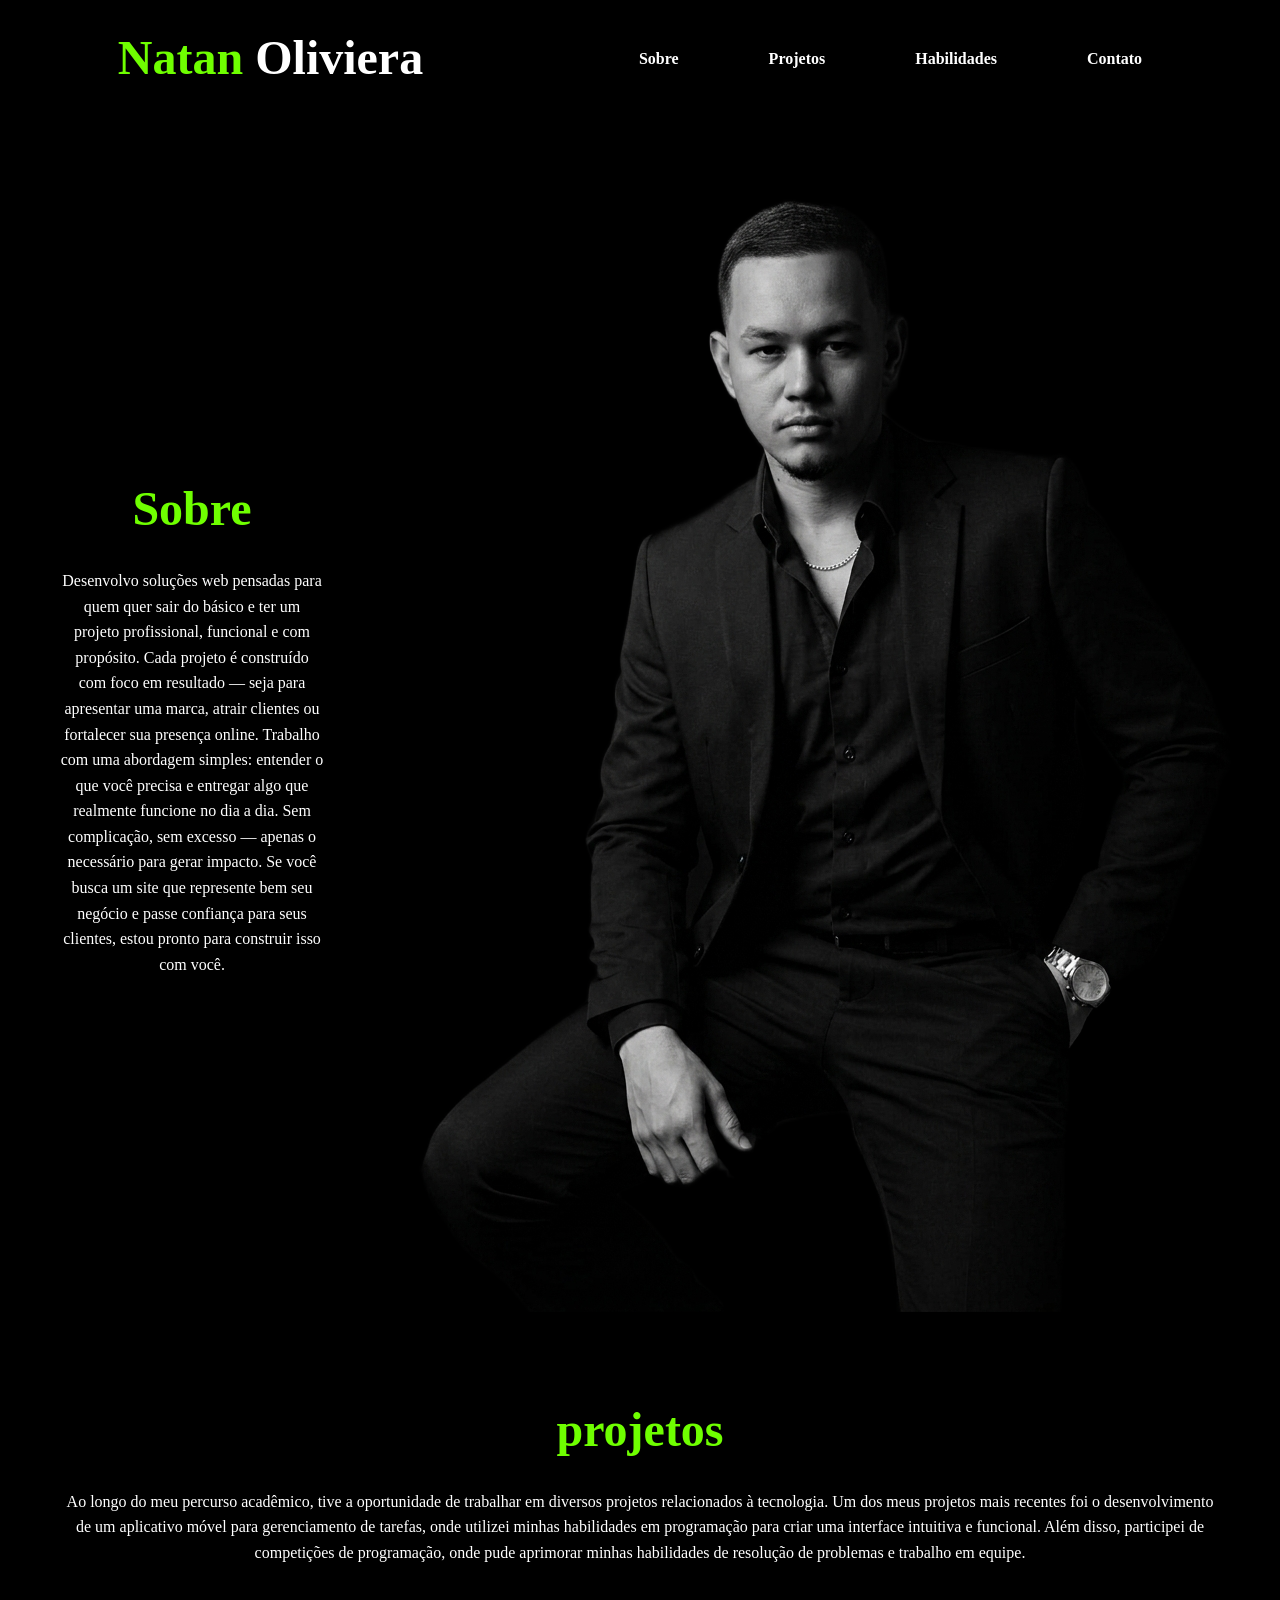
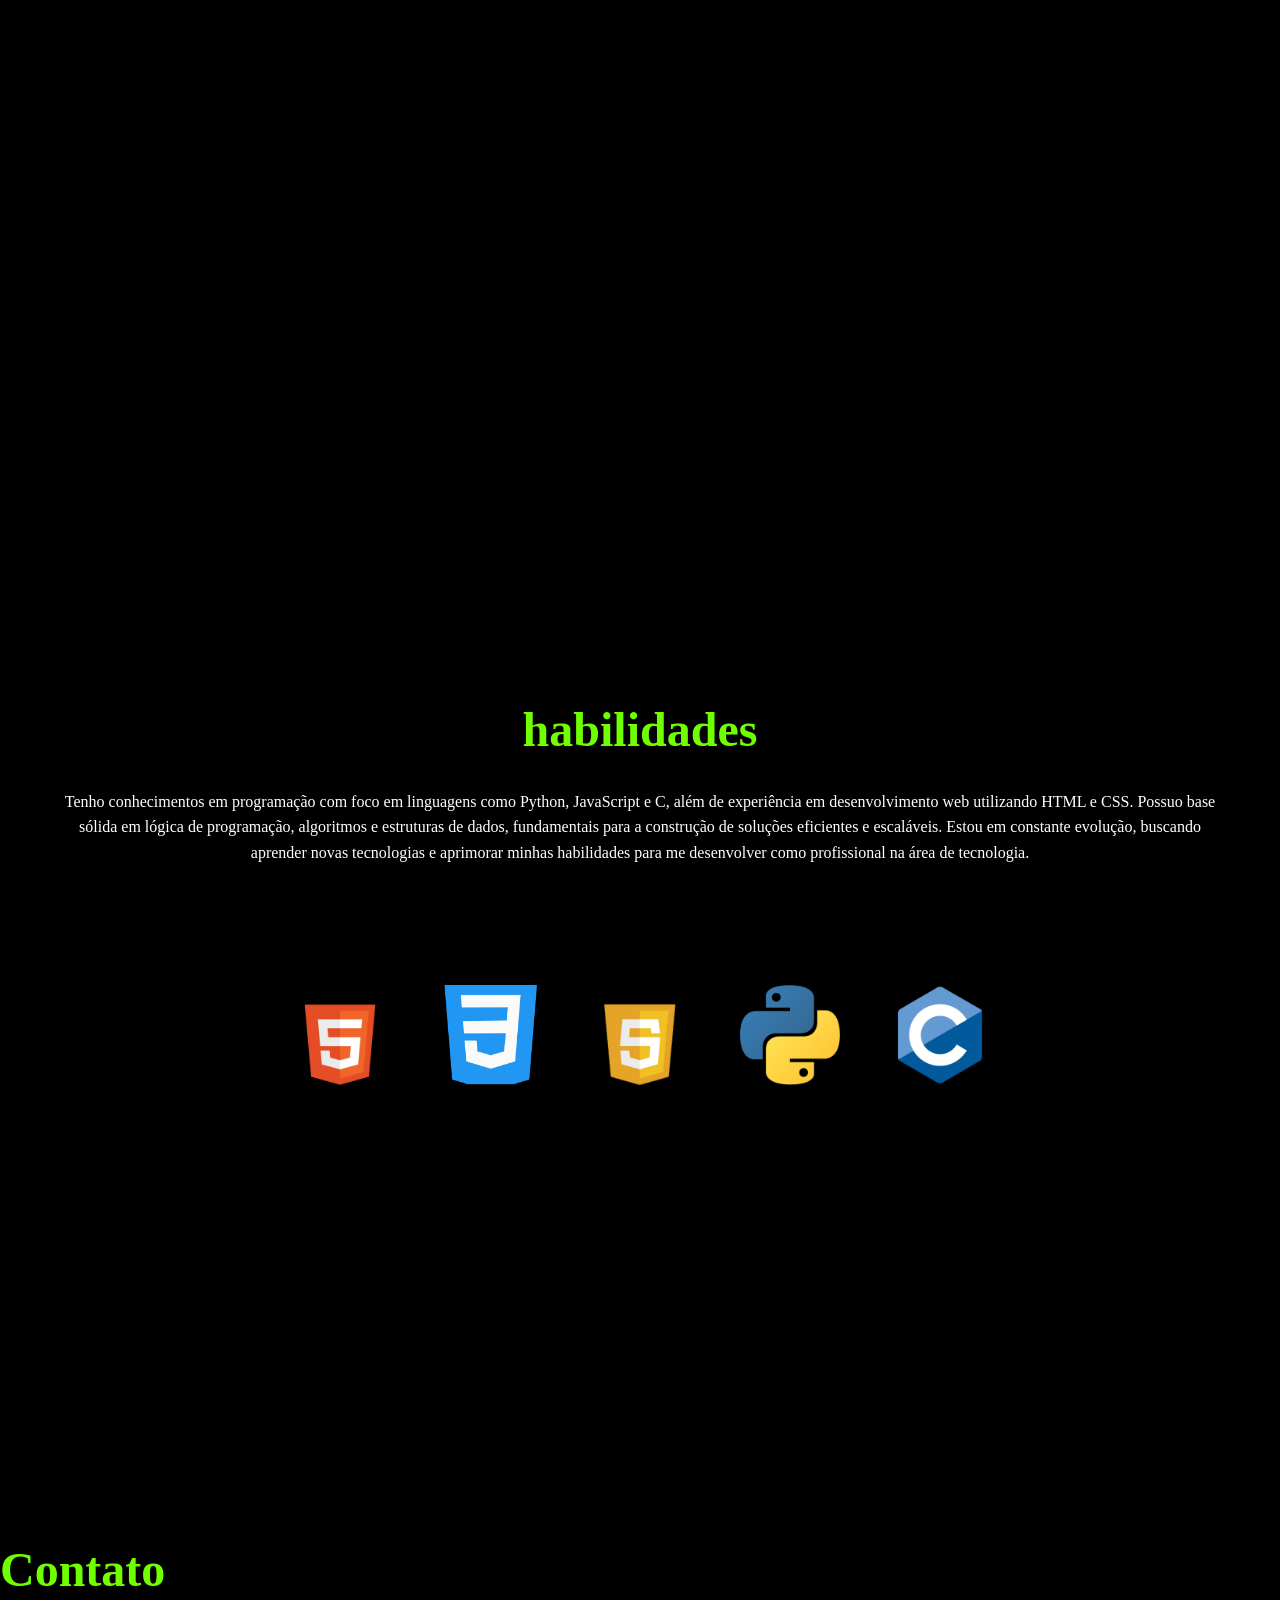
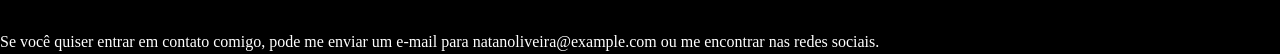
==== portifolio/index.html @ 548ed42f "portifólio atualizando portifólio" ====
<!DOCTYPE html>
<html lang="pt-BR">
<head>
    <meta charset="UTF-8">
    <meta name="viewport" content="width=device-width, initial-scale=1.0">
    <link rel="stylesheet" href="style.css">
    <title>Document</title>
</head>
<body>
    <header>
        <h1>Natan <span>Oliviera</span></h1>
        
        <nav>
            <ul>
                <li><a href="#sobre">Sobre</a></li>
                <li><a href="#projetos">Projetos</a></li>
                <li><a href="#habilidades">Habilidades</a></li>
                <li><a href="#contato">Contato</a></li>
            </ul>
        </nav>
    </header>

    <main>
       
       
       
       
        <div class="conteiner">
            <div id="sobre" class="sobre">
                <h2>Sobre</h2>
                <p>Desenvolvo soluções web pensadas para quem quer sair do básico e ter um projeto profissional, funcional e com propósito. Cada projeto é construído com foco em resultado — seja para apresentar uma marca, atrair clientes ou fortalecer sua presença online.
                 Trabalho com uma abordagem simples: entender o que você precisa e entregar algo que realmente funcione no dia a dia. Sem complicação, sem excesso — apenas o necessário para gerar impacto.
                 Se você busca um site que represente bem seu negócio e passe confiança para seus clientes, estou pronto para construir isso com você.</p>
            </div>
      
            <div class="foto">
                <img src="imgs/perfil (1).png" alt="Foto de perfil">
            </div>

        </div class="conteiner">
            <div id="projetos" class="projetos" style="height: 100vh;">
            <h2>projetos</h2>
             <p>Ao longo do meu percurso acadêmico, tive a oportunidade de trabalhar em diversos projetos relacionados à tecnologia. Um dos meus projetos mais recentes foi o desenvolvimento de um aplicativo móvel para gerenciamento de tarefas, onde utilizei minhas habilidades em programação para criar uma interface intuitiva e funcional. Além disso, participei de competições de programação, onde pude aprimorar minhas habilidades de resolução de problemas e trabalho em equipe.</p>
           
            </div>

        <div id="habilidades" class="habilidades" style="height: 100vh;"> 
            <h2>habilidades</h2>
             <p>Tenho conhecimentos em programação com foco em linguagens como Python, JavaScript e C, além de experiência em desenvolvimento web utilizando HTML e CSS. Possuo base sólida em lógica de programação, algoritmos e estruturas de dados, fundamentais para a construção de soluções eficientes e escaláveis.

Estou em constante evolução, buscando aprender novas tecnologias e aprimorar minhas habilidades para me desenvolver como profissional na área de tecnologia.</p>
             
             <div class="logos">
                <img src="imgs/logos/html.webp" alt="Logo HTML">
                <img src="imgs/logos/css.png" alt="Logo CSS">
                <img src="imgs/logos/javas.png" alt="Logo JavaScript">
                <img src="imgs/logos/python.webp" alt="Logo Python">
                <img src="imgs/logos/c.webp" alt="Logo c">
            </div>

        </div>
        
    </main>

    <footer>
        <h2 id="contato">Contato</h2>
         <p>Se você quiser entrar em contato comigo, pode me enviar um e-mail para natanoliveira@example.com ou me encontrar nas redes sociais.</p>
    </footer>
</body>
</html>
---- portifolio/style.css ----
@import url(global.css);
@import url(nav.css);


.conteiner {
    display: flex;
    align-items: center;
    justify-content: space-between;
}

.sobre {
    width: 50%;
    padding: 20px;
}

 h2{
    font-size: 3rem;
    margin-bottom: 20px;
    color: rgb(111, 255, 0);
}

.foto {
    width: 896px;
    height: 1195px;
    display: block;
    margin: 0 auto 20px;
}

.projetos, .habilidades, .sobre {
   
    padding: 60px;
    text-align: center;
}

.logos {
    padding: 100px;
    display: flex;
    justify-content: center;
    gap: 50px;
    margin-top: 20px;
}
.logos img {
    width: 100px;
    height: 100px;
}
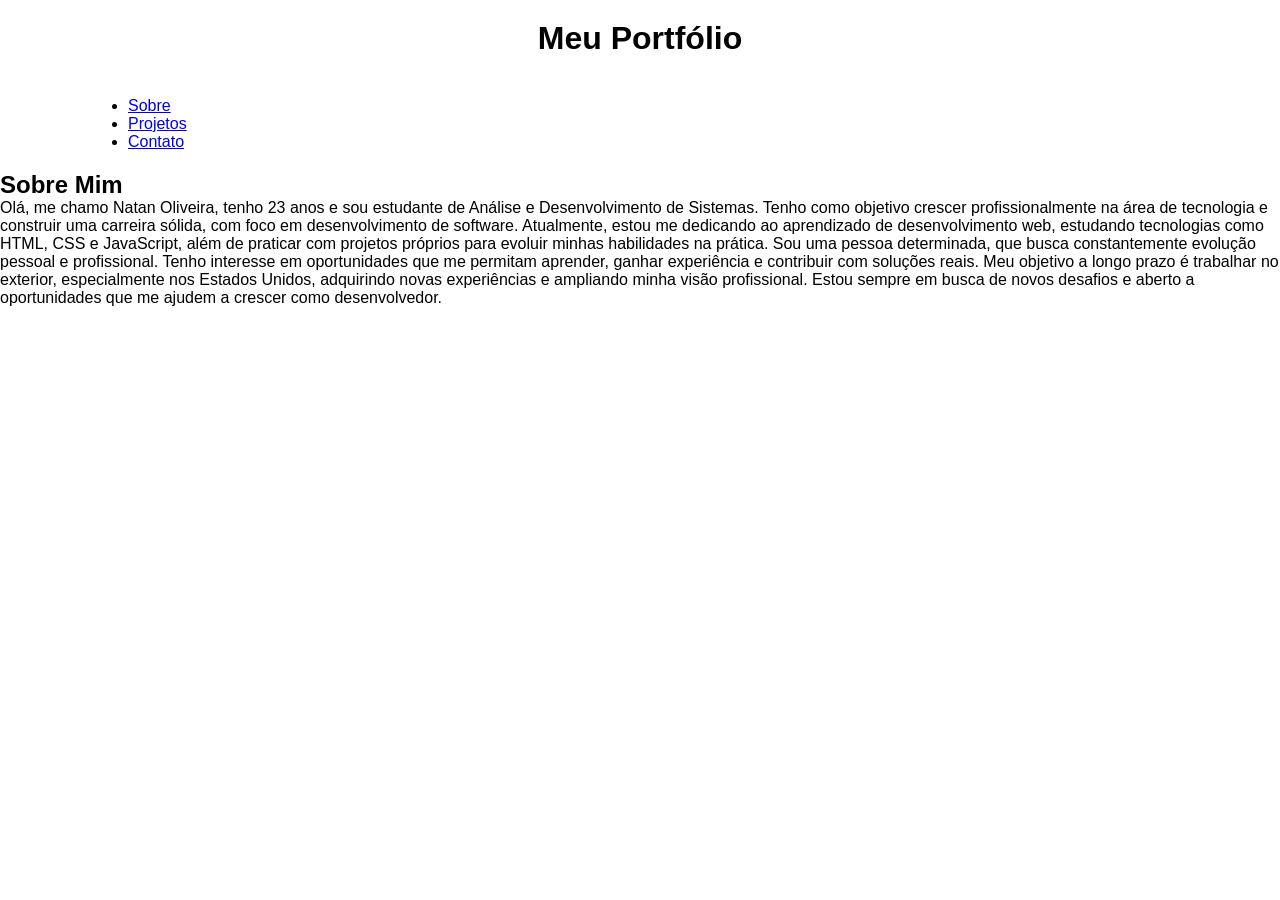
==== commit 79de9bea: "att" ====
--- a/portifolio/index.html
+++ b/portifolio/index.html
@@ -1,70 +1,36 @@
 <!DOCTYPE html>
-<html lang="pt-BR">
+<html lang="pt_BR">
 <head>
     <meta charset="UTF-8">
+    <link rel="stylesheet" href="style.css">
     <meta name="viewport" content="width=device-width, initial-scale=1.0">
-    <link rel="stylesheet" href="style.css">
     <title>Document</title>
 </head>
 <body>
     <header>
-        <h1>Natan <span>Oliviera</span></h1>
-        
-        <nav>
-            <ul>
-                <li><a href="#sobre">Sobre</a></li>
-                <li><a href="#projetos">Projetos</a></li>
-                <li><a href="#habilidades">Habilidades</a></li>
-                <li><a href="#contato">Contato</a></li>
-            </ul>
-        </nav>
+        <h1 class="titulo">Meu Portfólio</h1>
+    <nav class="navbar">
+        <ul>
+            <li><a href="#sobre">Sobre</a></li>
+            <li><a href="#projetos">Projetos</a></li>
+            <li><a href="#contato">Contato</a></li>
+        </ul>
+    </nav>
     </header>
+    <main>
+        <section>
+            <h2>Sobre Mim</h2>
+            <p>Olá, me chamo Natan Oliveira, tenho 23 anos e sou estudante de Análise e Desenvolvimento de Sistemas. Tenho como objetivo crescer profissionalmente na área de tecnologia e construir uma carreira sólida, com foco em desenvolvimento de software.
 
-    <main>
-       
-       
-       
-       
-        <div class="conteiner">
-            <div id="sobre" class="sobre">
-                <h2>Sobre</h2>
-                <p>Desenvolvo soluções web pensadas para quem quer sair do básico e ter um projeto profissional, funcional e com propósito. Cada projeto é construído com foco em resultado — seja para apresentar uma marca, atrair clientes ou fortalecer sua presença online.
-                 Trabalho com uma abordagem simples: entender o que você precisa e entregar algo que realmente funcione no dia a dia. Sem complicação, sem excesso — apenas o necessário para gerar impacto.
-                 Se você busca um site que represente bem seu negócio e passe confiança para seus clientes, estou pronto para construir isso com você.</p>
-            </div>
-      
-            <div class="foto">
-                <img src="imgs/perfil (1).png" alt="Foto de perfil">
-            </div>
+Atualmente, estou me dedicando ao aprendizado de desenvolvimento web, estudando tecnologias como HTML, CSS e JavaScript, além de praticar com projetos próprios para evoluir minhas habilidades na prática.
 
-        </div class="conteiner">
-            <div id="projetos" class="projetos" style="height: 100vh;">
-            <h2>projetos</h2>
-             <p>Ao longo do meu percurso acadêmico, tive a oportunidade de trabalhar em diversos projetos relacionados à tecnologia. Um dos meus projetos mais recentes foi o desenvolvimento de um aplicativo móvel para gerenciamento de tarefas, onde utilizei minhas habilidades em programação para criar uma interface intuitiva e funcional. Além disso, participei de competições de programação, onde pude aprimorar minhas habilidades de resolução de problemas e trabalho em equipe.</p>
-           
-            </div>
+Sou uma pessoa determinada, que busca constantemente evolução pessoal e profissional. Tenho interesse em oportunidades que me permitam aprender, ganhar experiência e contribuir com soluções reais.
 
-        <div id="habilidades" class="habilidades" style="height: 100vh;"> 
-            <h2>habilidades</h2>
-             <p>Tenho conhecimentos em programação com foco em linguagens como Python, JavaScript e C, além de experiência em desenvolvimento web utilizando HTML e CSS. Possuo base sólida em lógica de programação, algoritmos e estruturas de dados, fundamentais para a construção de soluções eficientes e escaláveis.
+Meu objetivo a longo prazo é trabalhar no exterior, especialmente nos Estados Unidos, adquirindo novas experiências e ampliando minha visão profissional.
 
-Estou em constante evolução, buscando aprender novas tecnologias e aprimorar minhas habilidades para me desenvolver como profissional na área de tecnologia.</p>
-             
-             <div class="logos">
-                <img src="imgs/logos/html.webp" alt="Logo HTML">
-                <img src="imgs/logos/css.png" alt="Logo CSS">
-                <img src="imgs/logos/javas.png" alt="Logo JavaScript">
-                <img src="imgs/logos/python.webp" alt="Logo Python">
-                <img src="imgs/logos/c.webp" alt="Logo c">
-            </div>
-
-        </div>
-        
+Estou sempre em busca de novos desafios e aberto a oportunidades que me ajudem a crescer como desenvolvedor.
+</p>
+        </section>
     </main>
-
-    <footer>
-        <h2 id="contato">Contato</h2>
-         <p>Se você quiser entrar em contato comigo, pode me enviar um e-mail para natanoliveira@example.com ou me encontrar nas redes sociais.</p>
-    </footer>
 </body>
 </html>
--- a/portifolio/style.css
+++ b/portifolio/style.css
@@ -1,45 +1,121 @@
-@import url(global.css);
-@import url(nav.css);
+*{
+    margin: 0;
+    padding: 0;
+    box-sizing: border-box;
+}
+body{
+    font-family: 'Poppins', sans-serif;
+    background: #fff;
+}
 
+.titulo{
+    text-align: center;
+    margin: 20px 0;
+}
+.navbar{
+    display: flex;
+    align-items: center;
+    justify-content:space-between ;
+    padding: 20px 10%;
+    background: #fff;
+}
+.navbar .logo{
+    font-size: 30px;
+    font-weight: 600;
+    color: #333;
+}
 
-.conteiner {
+.navbar .menu{
+    display: flex;
+    align-items: center;
+}
+.navbar .menu li{
+    list-style: none;
+    margin-left: 20px;
+}
+.navbar .menu li a{
+    text-decoration: none;
+    color: #333;
+    font-size: 18px;
+    font-weight: 500;
+    transition: 0.3s;
+}
+.navbar .menu li a:hover{
+    color: #007bff;
+}
+.banner{
     display: flex;
     align-items: center;
     justify-content: space-between;
+    padding: 50px 10%;
 }
-
-.sobre {
-    width: 50%;
-    padding: 20px;
+.banner .content{
+    max-width: 500px;
 }
-
- h2{
-    font-size: 3rem;
+.banner .content h1{
+    font-size: 40px;
+    font-weight: 600;
+    color: #333;
     margin-bottom: 20px;
-    color: rgb(111, 255, 0);
 }
-
-.foto {
-    width: 896px;
-    height: 1195px;
-    display: block;
-    margin: 0 auto 20px;
+.banner .content p{
+    font-size: 18px;
+    color: #555;
+    margin-bottom: 30px;
 }
-
-.projetos, .habilidades, .sobre {
-   
-    padding: 60px;
-    text-align: center;
+.banner .content a{
+    text-decoration: none;
+    color: #fff;
+    background: #007bff;
+    padding: 10px 20px;
+    border-radius: 5px;
+    font-size: 18px;
+    font-weight: 500;
+    transition: 0.3s;
 }
-
-.logos {
-    padding: 100px;
+.banner .content a:hover{
+    background: #0056b3;
+}
+.banner .image img{
+    width: 400px;
+    border-radius: 10px;
+}
+.section{
+    padding: 50px 10%;
+}
+.section h2{
+    font-size: 30px;
+    font-weight: 600;
+    color: #333;
+    margin-bottom: 30px;
+}
+.section .card{
     display: flex;
-    justify-content: center;
-    gap: 50px;
-    margin-top: 20px;
+    align-items: center;
+    margin-bottom: 20px;
 }
-.logos img {
+.section .card img{
     width: 100px;
     height: 100px;
+    border-radius: 50%;
+    margin-right: 20px;
 }
+.section .card .info{
+    max-width: 400px;
+}
+.section .card .info h3{
+    font-size: 20px;
+    font-weight: 500;
+    color: #333;
+    margin-bottom: 10px;
+}
+.section .card .info p{
+    font-size: 16px;
+    color: #555;
+}
+.section .card .info a{
+    text-decoration: none;
+    color: #007bff;
+    font-size: 16px;
+    transition: 0.3s;
+}
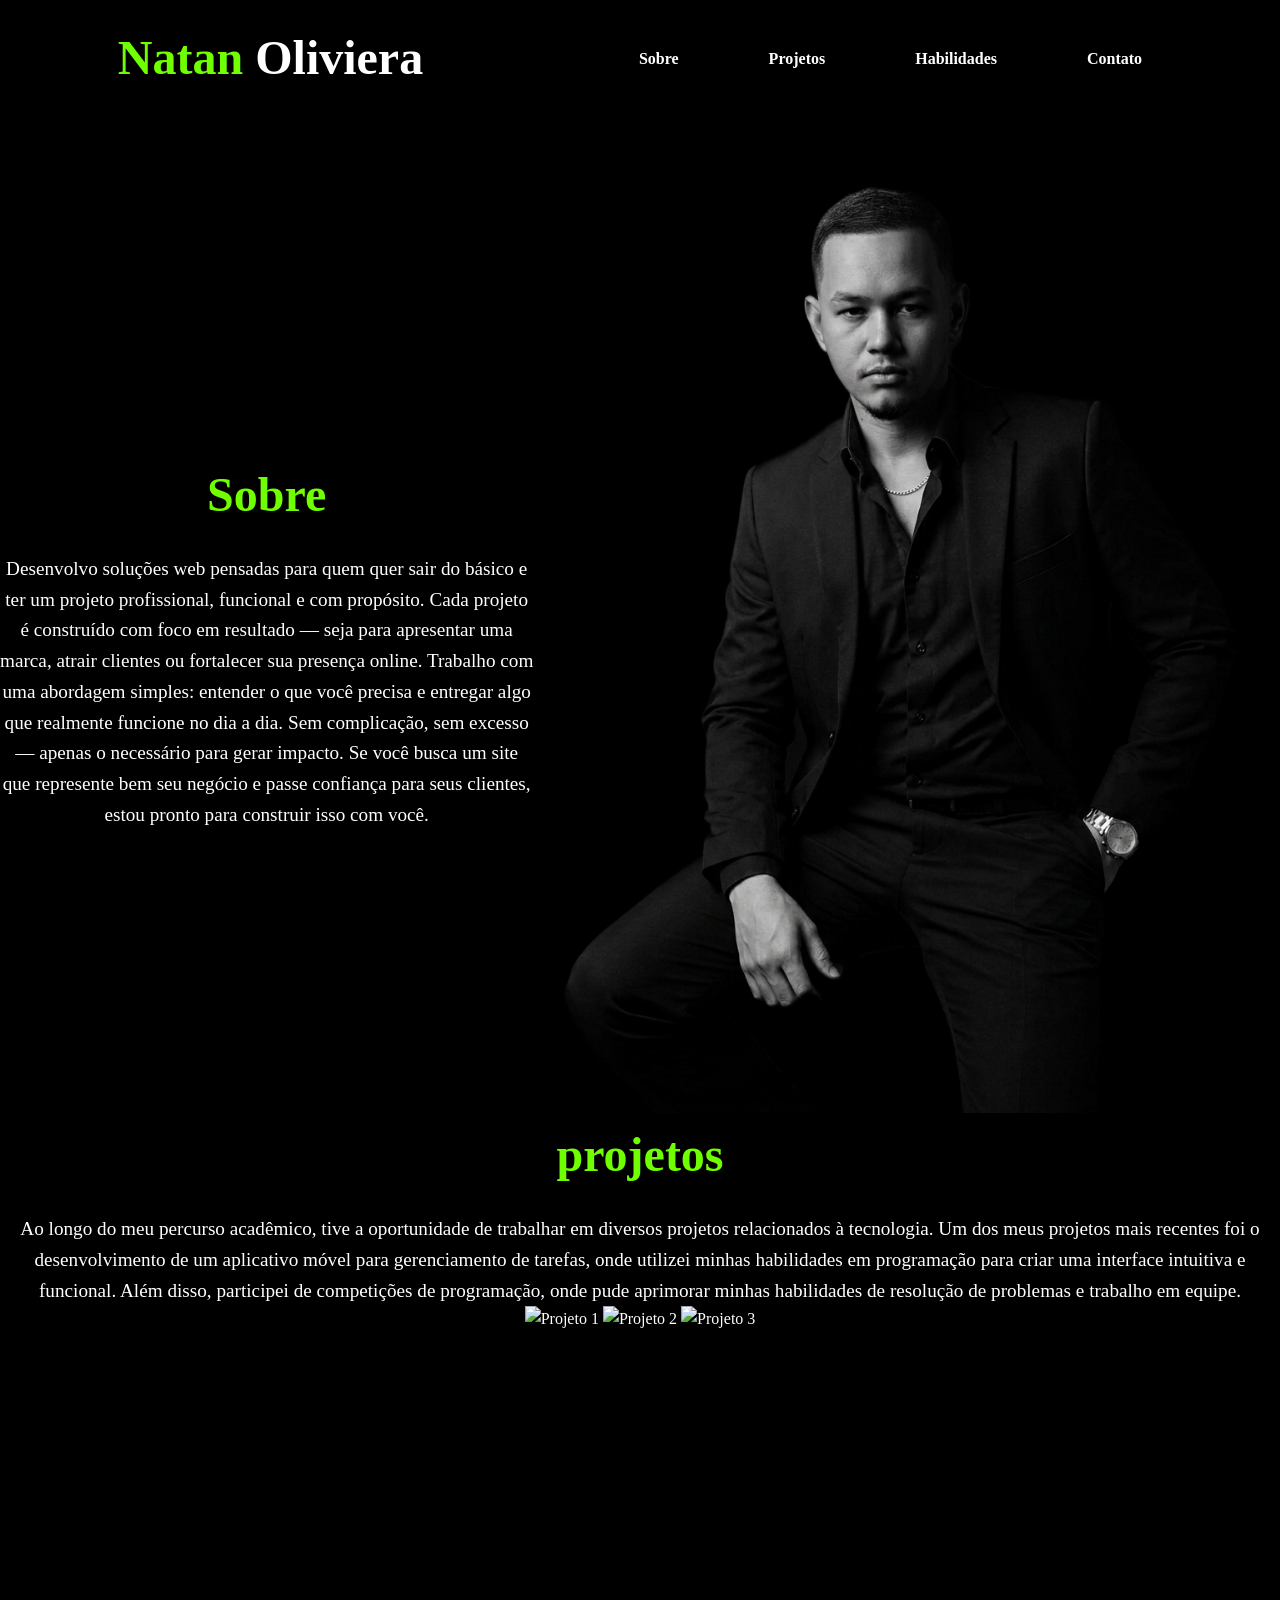
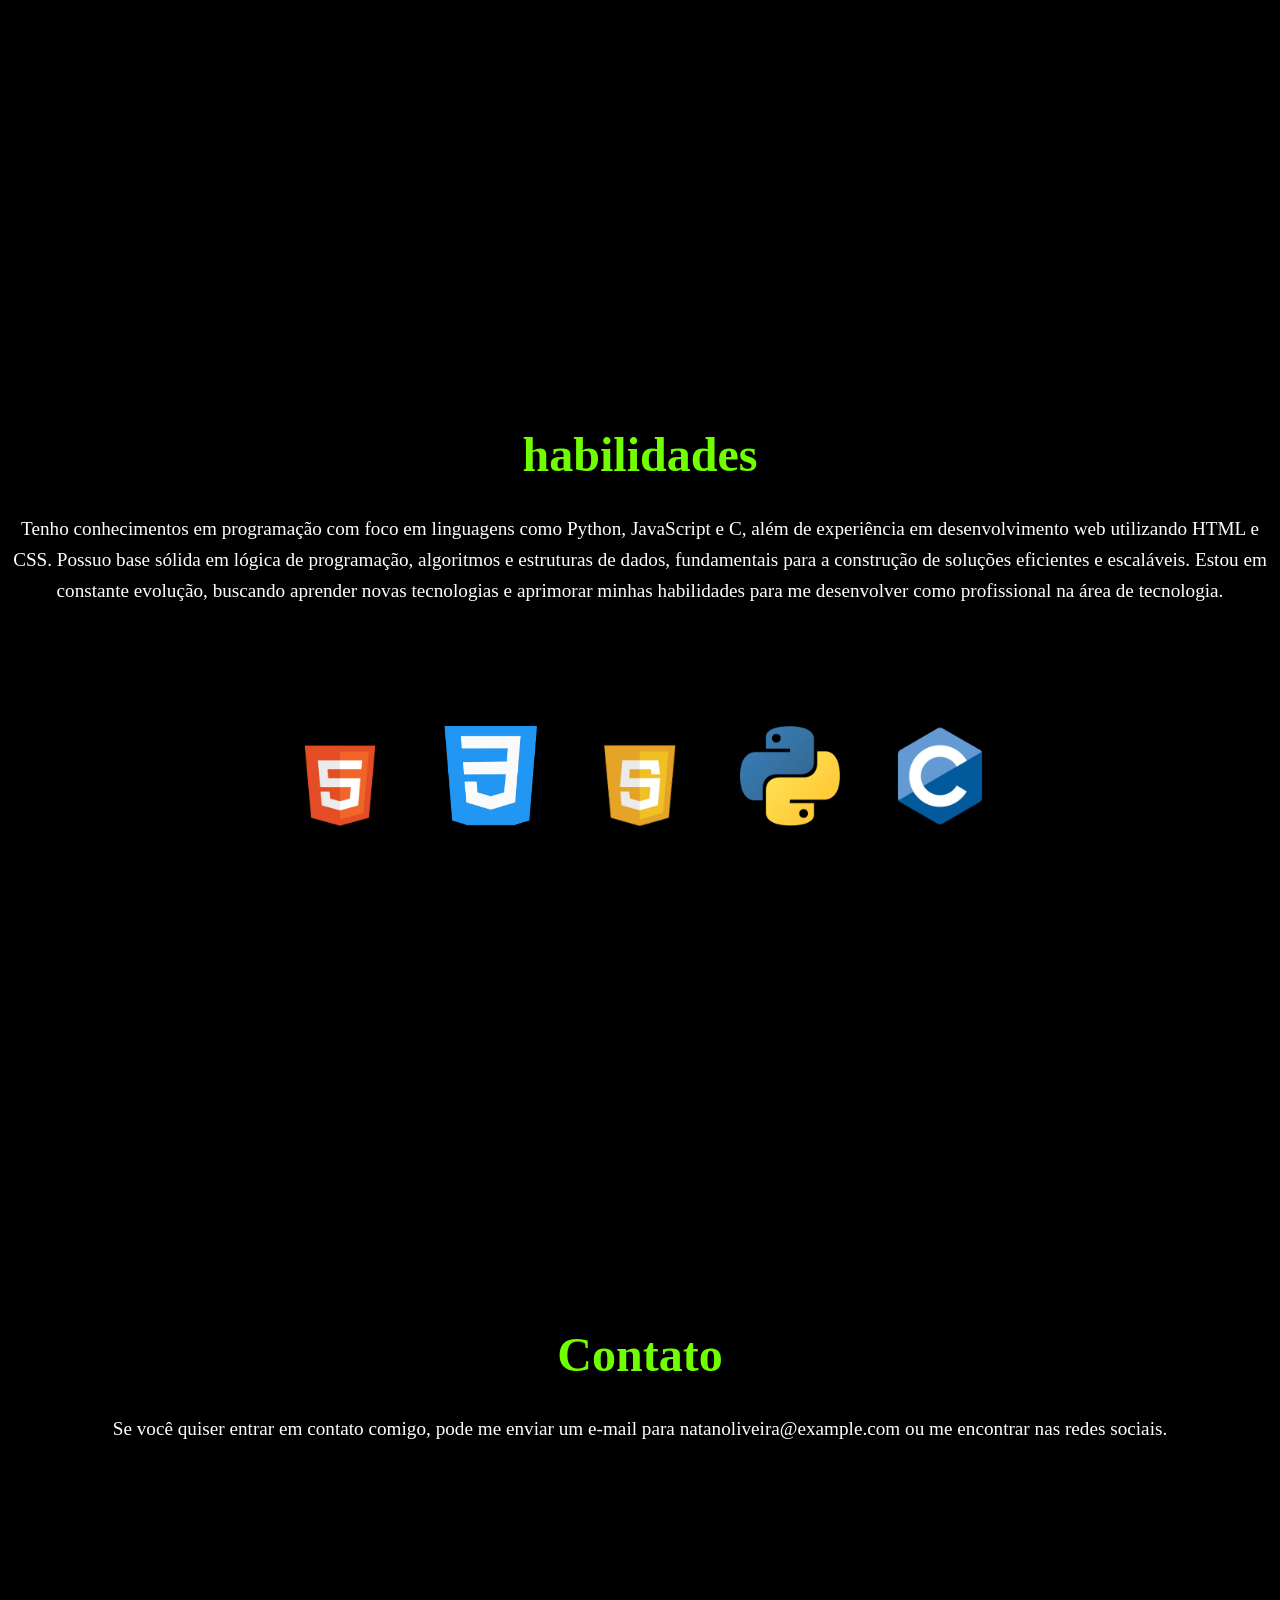
==== commit 20e24fa3: "portifolio movi portifólio para outra pasta" ====
--- a/portifolio/index.html
+++ b/portifolio/index.html
@@ -1,36 +1,75 @@
 <!DOCTYPE html>
-<html lang="pt_BR">
+<html lang="pt-BR">
 <head>
     <meta charset="UTF-8">
+    <meta name="viewport" content="width=device-width, initial-scale=1.0">
     <link rel="stylesheet" href="style.css">
-    <meta name="viewport" content="width=device-width, initial-scale=1.0">
     <title>Document</title>
 </head>
 <body>
     <header>
-        <h1 class="titulo">Meu Portfólio</h1>
-    <nav class="navbar">
-        <ul>
-            <li><a href="#sobre">Sobre</a></li>
-            <li><a href="#projetos">Projetos</a></li>
-            <li><a href="#contato">Contato</a></li>
-        </ul>
-    </nav>
+        <h1>Natan <span>Oliviera</span></h1>
+        
+        <nav>
+            <ul>
+                <li><a href="#sobre">Sobre</a></li>
+                <li><a href="#projetos">Projetos</a></li>
+                <li><a href="#habilidades">Habilidades</a></li>
+                <li><a href="#contato">Contato</a></li>
+            </ul>
+        </nav>
     </header>
+
     <main>
-        <section>
-            <h2>Sobre Mim</h2>
-            <p>Olá, me chamo Natan Oliveira, tenho 23 anos e sou estudante de Análise e Desenvolvimento de Sistemas. Tenho como objetivo crescer profissionalmente na área de tecnologia e construir uma carreira sólida, com foco em desenvolvimento de software.
+       
+       
+       
+       
+        <div class="conteiner">
+            <div id="sobre" class="sobre">
+                <h2>Sobre</h2>
+                <p>Desenvolvo soluções web pensadas para quem quer sair do básico e ter um projeto profissional, funcional e com propósito. Cada projeto é construído com foco em resultado — seja para apresentar uma marca, atrair clientes ou fortalecer sua presença online.
+                 Trabalho com uma abordagem simples: entender o que você precisa e entregar algo que realmente funcione no dia a dia. Sem complicação, sem excesso — apenas o necessário para gerar impacto.
+                 Se você busca um site que represente bem seu negócio e passe confiança para seus clientes, estou pronto para construir isso com você.</p>
+            </div>
+      
+            <div class="fotodiv">
+                <img class="fotopng" src="imgs/perfil (1).png" alt="Foto de perfil">
+            </div>
 
-Atualmente, estou me dedicando ao aprendizado de desenvolvimento web, estudando tecnologias como HTML, CSS e JavaScript, além de praticar com projetos próprios para evoluir minhas habilidades na prática.
+        </div class="conteiner">
+            <div id="projetos" class="projetos" style="height: 100vh;">
+            <h2>projetos</h2>
+             <p>Ao longo do meu percurso acadêmico, tive a oportunidade de trabalhar em diversos projetos relacionados à tecnologia. Um dos meus projetos mais recentes foi o desenvolvimento de um aplicativo móvel para gerenciamento de tarefas, onde utilizei minhas habilidades em programação para criar uma interface intuitiva e funcional. Além disso, participei de competições de programação, onde pude aprimorar minhas habilidades de resolução de problemas e trabalho em equipe.</p>
+            
+             <div class="projetosdiv">
+                <img src="imgs/projetos/projeto1.png" alt="Projeto 1">
+                <img src="imgs/projetos/projeto2.png" alt="Projeto 2">
+                <img src="imgs/projetos/projeto3.png" alt="Projeto 3">
+             </div>
+            </div>
 
-Sou uma pessoa determinada, que busca constantemente evolução pessoal e profissional. Tenho interesse em oportunidades que me permitam aprender, ganhar experiência e contribuir com soluções reais.
+        <div id="habilidades" class="habilidades" style="height: 100vh;"> 
+            <h2>habilidades</h2>
+             <p>Tenho conhecimentos em programação com foco em linguagens como Python, JavaScript e C, além de experiência em desenvolvimento web utilizando HTML e CSS. Possuo base sólida em lógica de programação, algoritmos e estruturas de dados, fundamentais para a construção de soluções eficientes e escaláveis.
 
-Meu objetivo a longo prazo é trabalhar no exterior, especialmente nos Estados Unidos, adquirindo novas experiências e ampliando minha visão profissional.
+Estou em constante evolução, buscando aprender novas tecnologias e aprimorar minhas habilidades para me desenvolver como profissional na área de tecnologia.</p>
+             
+             <div class="logos">
+                <img src="imgs/logos/html.webp" alt="Logo HTML">
+                <img src="imgs/logos/css.png" alt="Logo CSS">
+                <img src="imgs/logos/javas.png" alt="Logo JavaScript">
+                <img src="imgs/logos/python.webp" alt="Logo Python">
+                <img src="imgs/logos/c.webp" alt="Logo c">
+            </div>
 
-Estou sempre em busca de novos desafios e aberto a oportunidades que me ajudem a crescer como desenvolvedor.
-</p>
-        </section>
+        </div>
+        
     </main>
+
+    <footer class="contato">
+        <h2   id="contato">Contato</h2>
+         <p>Se você quiser entrar em contato comigo, pode me enviar um e-mail para natanoliveira@example.com ou me encontrar nas redes sociais.</p>
+    </footer>
 </body>
 </html>
--- a/portifolio/style.css
+++ b/portifolio/style.css
@@ -1,121 +1,53 @@
-*{
-    margin: 0;
-    padding: 0;
-    box-sizing: border-box;
-}
-body{
-    font-family: 'Poppins', sans-serif;
-    background: #fff;
-}
+@import url(global.css);
+@import url(nav.css);
 
-.titulo{
-    text-align: center;
-    margin: 20px 0;
-}
-.navbar{
-    display: flex;
-    align-items: center;
-    justify-content:space-between ;
-    padding: 20px 10%;
-    background: #fff;
-}
-.navbar .logo{
-    font-size: 30px;
-    font-weight: 600;
-    color: #333;
-}
 
-.navbar .menu{
-    display: flex;
-    align-items: center;
-}
-.navbar .menu li{
-    list-style: none;
-    margin-left: 20px;
-}
-.navbar .menu li a{
-    text-decoration: none;
-    color: #333;
-    font-size: 18px;
-    font-weight: 500;
-    transition: 0.3s;
-}
-.navbar .menu li a:hover{
-    color: #007bff;
-}
-.banner{
+.conteiner {
+    background-color: rgb(0, 0, 0);
+    width: 100vw;
     display: flex;
     align-items: center;
     justify-content: space-between;
-    padding: 50px 10%;
 }
-.banner .content{
-    max-width: 500px;
+
+.sobre {
+    padding:0px;
+    width: 50vw;
 }
-.banner .content h1{
-    font-size: 40px;
-    font-weight: 600;
-    color: #333;
+
+ h2{
+    font-size: 3rem;
     margin-bottom: 20px;
+    color: rgb(111, 255, 0);
 }
-.banner .content p{
-    font-size: 18px;
-    color: #555;
-    margin-bottom: 30px;
+
+p{
+    font-size: 1.2rem;
+    line-height: 1.6;
 }
-.banner .content a{
-    text-decoration: none;
-    color: #fff;
-    background: #007bff;
-    padding: 10px 20px;
-    border-radius: 5px;
-    font-size: 18px;
-    font-weight: 500;
-    transition: 0.3s;
+
+.fotodiv {
+   font-size: 50%;
 }
-.banner .content a:hover{
-    background: #0056b3;
+.fotopng {
+    width: 100%;
+    height: auto;
 }
-.banner .image img{
-    width: 400px;
-    border-radius: 10px;
+
+.projetos, .habilidades, .sobre, .contato {
+    height: 20rem;
+    background-color: rgb(0, 0, 0);
+    text-align: center;
 }
-.section{
-    padding: 50px 10%;
+
+.logos {
+    padding: 100px;
+    display: flex;
+    justify-content: center;
+    gap: 50px;
+    margin-top: 20px;
 }
-.section h2{
-    font-size: 30px;
-    font-weight: 600;
-    color: #333;
-    margin-bottom: 30px;
-}
-.section .card{
-    display: flex;
-    align-items: center;
-    margin-bottom: 20px;
-}
-.section .card img{
+.logos img {
     width: 100px;
     height: 100px;
-    border-radius: 50%;
-    margin-right: 20px;
 }
-.section .card .info{
-    max-width: 400px;
-}
-.section .card .info h3{
-    font-size: 20px;
-    font-weight: 500;
-    color: #333;
-    margin-bottom: 10px;
-}
-.section .card .info p{
-    font-size: 16px;
-    color: #555;
-}
-.section .card .info a{
-    text-decoration: none;
-    color: #007bff;
-    font-size: 16px;
-    transition: 0.3s;
-}
